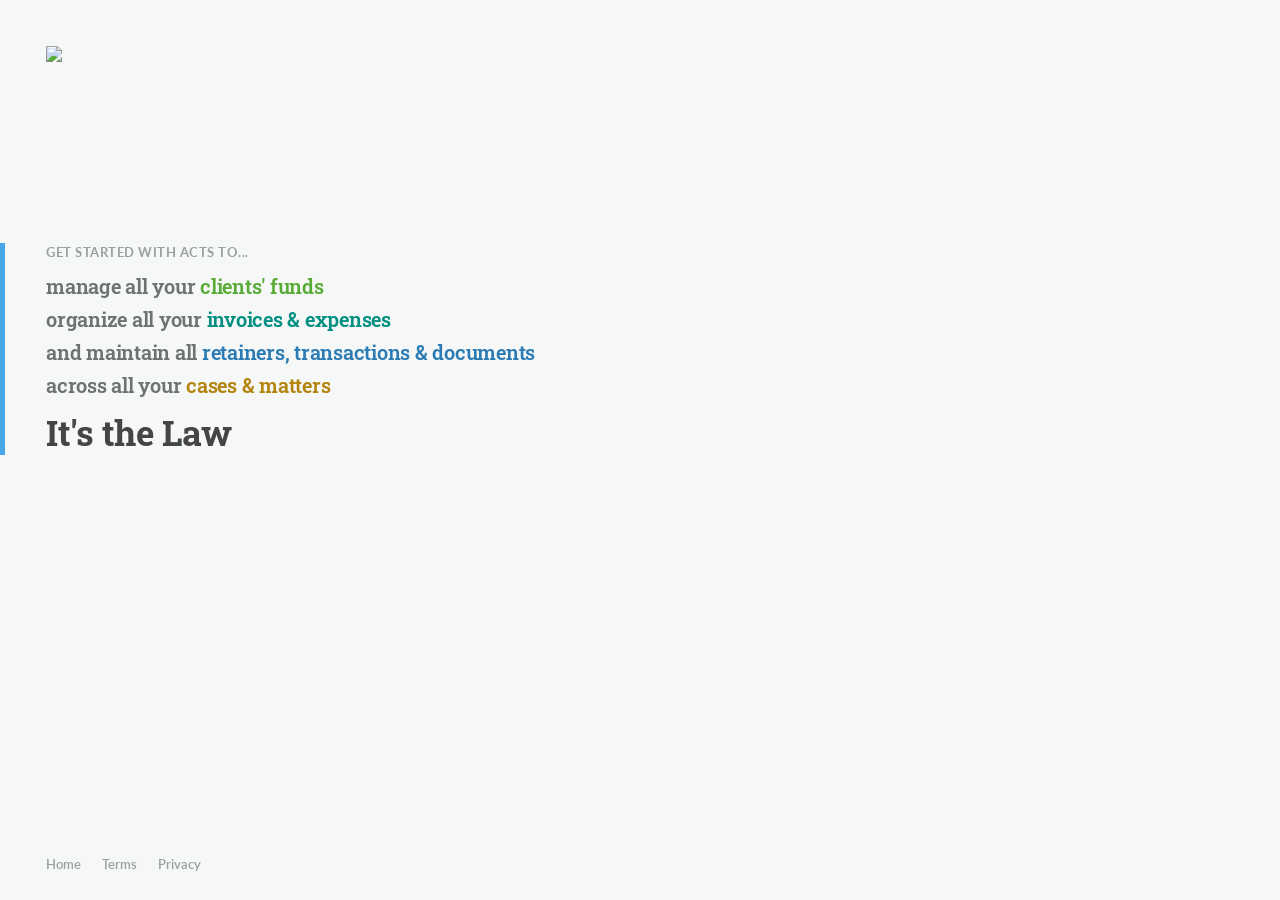
==== index.html @ 75556802 "splash site v0" ====
<!DOCTYPE html>
<html>
  <head>
    <title>ACTS Fi</title>
    <meta charset="UTF-8" />
    <meta name="description" content="Attorney Client Trustees & Services" />
    <meta
      name="keywords"
      content="financial, services, banking, attorney, client, trust, investments, financial services, fiduciary, accounting, compliance"
    />
    <meta name="author" content="ActsFi.com" />
    <meta name="viewport" content="width=device-width, initial-scale=1.0" />
    <link href="css/actsweb.css" rel="stylesheet" />
  </head>
  <body>
    <div class="main">
      <!-- remix gen content starts here -->
      <div
        id="element:0:index-out_29"
        style="
          background-color: rgb(246, 247, 247);
          display: flex;
          flex-direction: column;
          flex-grow: 1;
          flex-shrink: 1;
          max-width: 100%;
          min-height: 1px;
          position: relative;
        "
      >
        <div
          style="
            display: flex;
            flex-direction: column;
            flex-grow: 1;
            flex-shrink: 1;
            max-width: 100%;
            min-height: 1px;
            overflow-y: auto;
            position: relative;
          "
        >
          <div
            style="
              display: flex;
              flex-direction: column;
              flex-shrink: 0;
              max-width: 100%;
              min-width: 152px;
              position: relative;
            "
          >
            <div
              style="
                display: flex;
                flex-direction: column;
                flex-grow: 1;
                flex-shrink: 1;
                max-width: 100%;
                min-height: 1px;
                padding: 46px;
                position: relative;
              "
            >
              <div
                style="
                  align-items: flex-start;
                  display: flex;
                  flex-direction: column;
                  flex-shrink: 0;
                  max-width: 100%;
                  position: relative;
                "
              >
                <img
                  src="http://localhost:3001/a/acts-flows/files/acts-logo-dark@2x.png"
                  style="height: 128px; object-fit: cover"
                />
              </div>
            </div>
          </div>
          <div
            style="
              display: flex;
              flex-direction: column;
              flex-grow: 1;
              flex-shrink: 0;
              max-width: 100%;
              position: relative;
            "
          >
            <div
              style="
                display: flex;
                flex-direction: column;
                flex-grow: 1;
                flex-shrink: 0;
                max-width: 100%;
                padding-bottom: 72px;
                position: relative;
              "
            >
              <div
                style="
                  display: block;
                  flex-shrink: 0;
                  height: 23px;
                  position: relative;
                "
              ></div>
              <div
                style="
                  display: flex;
                  flex-direction: column;
                  flex-shrink: 0;
                  max-width: 640px;
                  min-width: 320px;
                  position: relative;
                  width: 100%;
                "
              >
                <div
                  style="
                    border-left: 5px solid rgb(71, 167, 232);
                    display: flex;
                    flex-direction: column;
                    flex-shrink: 0;
                    max-width: 100%;
                    padding-left: 41px;
                    position: relative;
                  "
                >
                  <span
                    style="
                      color: rgb(154, 159, 159);
                      font-family: Lato;
                      font-size: 13px;
                      font-weight: 700;
                      letter-spacing: 0.5px;
                      line-height: 19px;
                      text-transform: uppercase;
                      white-space: nowrap;
                    "
                    >Get started with acts to...</span
                  >
                  <div
                    style="
                      display: block;
                      flex-shrink: 0;
                      height: 11px;
                      position: relative;
                    "
                  ></div>
                  <span style="display: inline-block"
                    ><span
                      style="
                        color: rgb(110, 114, 113);
                        display: inline;
                        font-family: 'Roboto Slab';
                        font-size: 20px;
                        font-weight: 600;
                        letter-spacing: -0.25px;
                      "
                      >manage all your </span
                    ><span
                      style="
                        color: rgb(89, 171, 55);
                        display: inline;
                        font-family: 'Roboto Slab';
                        font-size: 20px;
                        font-weight: 600;
                        letter-spacing: -0.25px;
                      "
                    >
                      clients' funds</span
                    ></span
                  >
                  <div
                    style="
                      display: block;
                      flex-shrink: 0;
                      height: 7px;
                      position: relative;
                    "
                  ></div>
                  <span style="display: inline-block"
                    ><span
                      style="
                        color: rgb(110, 114, 113);
                        display: inline;
                        font-family: 'Roboto Slab';
                        font-size: 20px;
                        font-weight: 600;
                        letter-spacing: -0.25px;
                      "
                      >organize all your </span
                    ><span
                      style="
                        color: rgb(0, 143, 128);
                        display: inline;
                        font-family: 'Roboto Slab';
                        font-size: 20px;
                        font-weight: 600;
                        letter-spacing: -0.25px;
                      "
                      >invoices &amp; expenses</span
                    ></span
                  >
                  <div
                    style="
                      display: block;
                      flex-shrink: 0;
                      height: 7px;
                      position: relative;
                    "
                  ></div>
                  <span style="display: inline-block"
                    ><span
                      style="
                        color: rgb(110, 114, 113);
                        display: inline;
                        font-family: 'Roboto Slab';
                        font-size: 20px;
                        font-weight: 600;
                        letter-spacing: -0.25px;
                      "
                      >and maintain all </span
                    ><span
                      style="
                        color: rgb(43, 124, 180);
                        display: inline;
                        font-family: 'Roboto Slab';
                        font-size: 20px;
                        font-weight: 600;
                        letter-spacing: -0.25px;
                      "
                      >retainers, transactions &amp; documents</span
                    ></span
                  >
                  <div
                    style="
                      display: block;
                      flex-shrink: 0;
                      height: 7px;
                      position: relative;
                    "
                  ></div>
                  <span style="display: inline-block"
                    ><span
                      style="
                        color: rgb(110, 114, 113);
                        display: inline;
                        font-family: 'Roboto Slab';
                        font-size: 20px;
                        font-weight: 600;
                        letter-spacing: -0.25px;
                      "
                      >across all your </span
                    ><span
                      style="
                        color: rgb(179, 132, 12);
                        display: inline;
                        font-family: 'Roboto Slab';
                        font-size: 20px;
                        font-weight: 600;
                        letter-spacing: -0.25px;
                      "
                      >cases &amp; matters</span
                    ></span
                  >
                  <div
                    style="
                      display: block;
                      flex-shrink: 0;
                      height: 11px;
                      position: relative;
                    "
                  ></div>
                  <span
                    style="
                      color: rgb(68, 70, 70);
                      display: block;
                      font-family: 'Roboto Slab';
                      font-size: 35px;
                      font-weight: 700;
                      letter-spacing: -0.5px;
                    "
                    >It's the Law</span
                  >
                </div>
                <div
                  style="
                    display: block;
                    flex-shrink: 0;
                    height: 23px;
                    position: relative;
                  "
                ></div>
              </div>
              <div
                style="
                  display: block;
                  flex-shrink: 0;
                  height: 23px;
                  position: relative;
                "
              ></div>
              <div
                style="
                  bottom: 0px;
                  display: flex;
                  flex-direction: column;
                  flex-shrink: 0;
                  left: 0px;
                  max-width: 100%;
                  position: absolute;
                  right: 0px;
                  z-index: 1;
                "
              >
                <div
                  style="
                    display: flex;
                    flex-direction: column;
                    flex-shrink: 0;
                    max-width: 640px;
                    min-width: 320px;
                    position: relative;
                    width: 100%;
                  "
                >
                  <div
                    style="
                      display: flex;
                      flex-direction: column;
                      flex-shrink: 0;
                      max-width: 100%;
                      padding: 11px 23px 11px 46px;
                      position: relative;
                    "
                  >
                    <div
                      style="
                        align-items: center;
                        display: flex;
                        flex-direction: row;
                        flex-shrink: 0;
                        margin-left: -7px;
                        position: relative;
                      "
                    >
                      <a
                        href="index.html"
                        style="
                          align-items: center;
                          background-color: rgba(255, 255, 255, 0);
                          border-radius: 3px;
                          border-style: solid;
                          border-width: 0px;
                          display: flex;
                          flex-direction: row;
                          flex-shrink: 0;
                          height: 27px;
                          justify-content: center;
                          padding: 7px;
                        "
                        ><span
                          style="
                            color: rgb(154, 159, 159);
                            font-family: Lato;
                            font-size: 13px;
                            font-weight: 600;
                            line-height: 19px;
                            text-decoration-line: none;
                          "
                          >Home</span
                        ></a
                      >
                      <div
                        style="
                          display: block;
                          flex-shrink: 0;
                          position: relative;
                          width: 7px;
                        "
                      ></div>
                      <a
                        href="terms.html"
                        style="
                          align-items: center;
                          background-color: rgba(255, 255, 255, 0);
                          border-radius: 3px;
                          border-style: solid;
                          border-width: 0px;
                          display: flex;
                          flex-direction: row;
                          flex-shrink: 0;
                          height: 27px;
                          justify-content: center;
                          padding: 7px;
                        "
                        ><span
                          style="
                            color: rgb(154, 159, 159);
                            font-family: Lato;
                            font-size: 13px;
                            font-weight: 600;
                            line-height: 19px;
                            text-decoration-line: none;
                          "
                          >Terms</span
                        ></a
                      >
                      <div
                        style="
                          display: block;
                          flex-shrink: 0;
                          position: relative;
                          width: 7px;
                        "
                      ></div>
                      <a
                        href="privacy.html"
                        style="
                          align-items: center;
                          background-color: rgba(255, 255, 255, 0);
                          border-radius: 3px;
                          border-style: solid;
                          border-width: 0px;
                          display: flex;
                          flex-direction: row;
                          flex-shrink: 0;
                          height: 27px;
                          justify-content: center;
                          padding: 7px;
                        "
                        ><span
                          style="
                            color: rgb(154, 159, 159);
                            font-family: Lato;
                            font-size: 13px;
                            font-weight: 600;
                            line-height: 19px;
                            text-decoration-line: none;
                          "
                          >Privacy</span
                        ></a
                      >
                    </div>
                  </div>
                </div>
                <div
                  style="
                    display: block;
                    flex-shrink: 0;
                    height: 11px;
                    position: relative;
                  "
                ></div>
              </div>
            </div>
          </div>
        </div>
      </div>
      <!-- remix gen content ends here -->
    </div>
  </body>
</html>
---- css/actsweb.css ----
@import url("reset.css");
@import url("https://fonts.googleapis.com/css2?family=Lato:ital,wght@0,100;0,300;0,400;0,700;0,900;1,100;1,300;1,400;1,700;1,900&family=Roboto+Slab:wght@100..900&display=swap");

:root {
  /* Fonts */
  --font-body: "Lato", Roboto, "Helvetica Neue", Arial, sans-serif;
  --font-title: "Roboto Slab", serif;

  /* Colours */
  --text-color: #454a49;
  --heading-color: #717675;
  --light-text-color: #707682;
  --link-color: #2188cd;
  --link-color-alt: #0d8c7d;
  --page-background: white;
  --element-background: #f4f6f5;
  --accent-color: var(--link-color-alt);
  --invalid-color: #cd6047;
}

body {
  font: var(--font-body);
  color: var(--text-color);
  background: var(--element-background);
}

.main {
  display: flex;
  flex-direction: column;
  min-height: 100dvh;
}
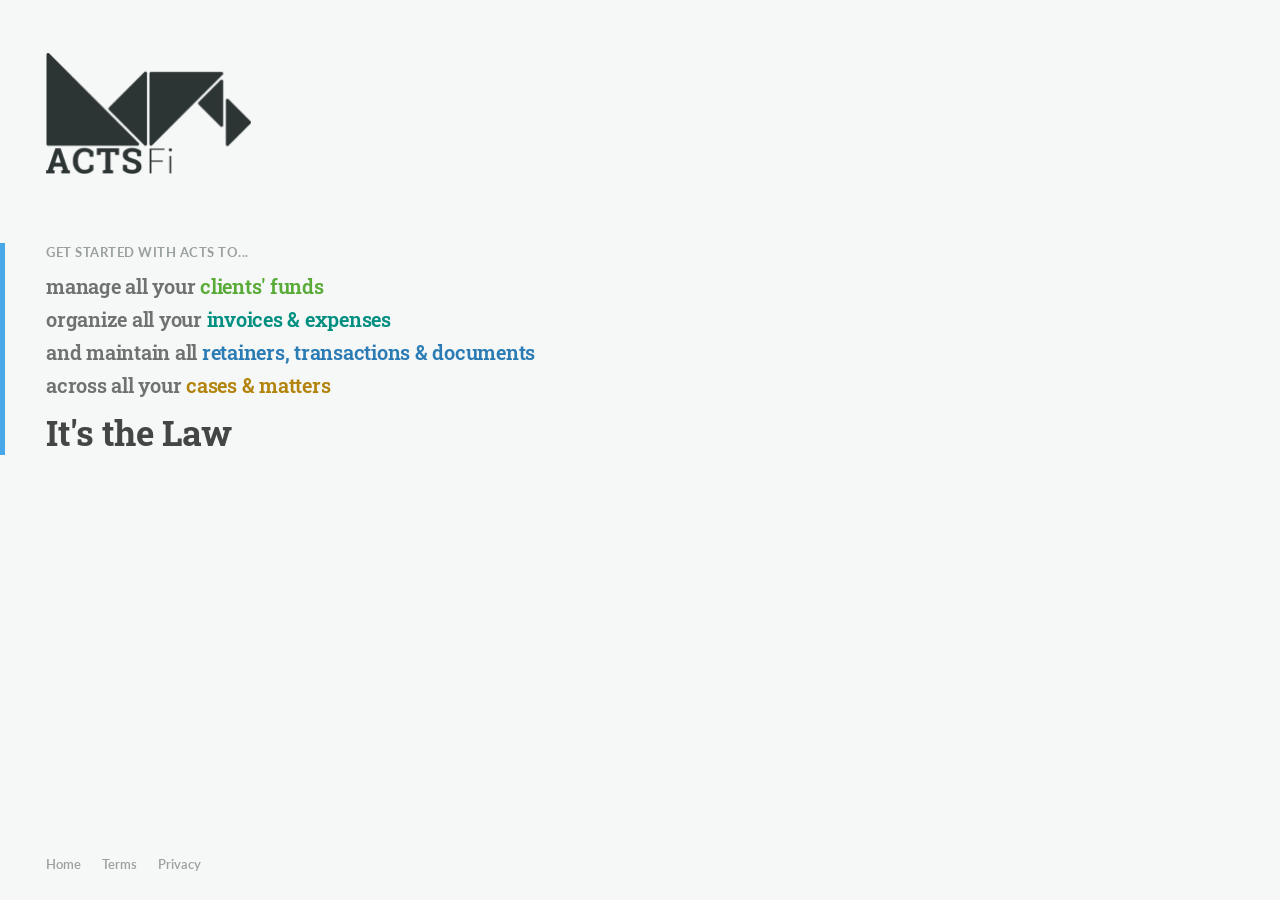
==== commit 8d921dac: "oops missed the image logo" ====
--- a/index.html
+++ b/index.html
@@ -73,7 +73,7 @@
                 "
               >
                 <img
-                  src="http://localhost:3001/a/acts-flows/files/acts-logo-dark@2x.png"
+                  src="images/acts-logo-dark@2x.png"
                   style="height: 128px; object-fit: cover"
                 />
               </div>
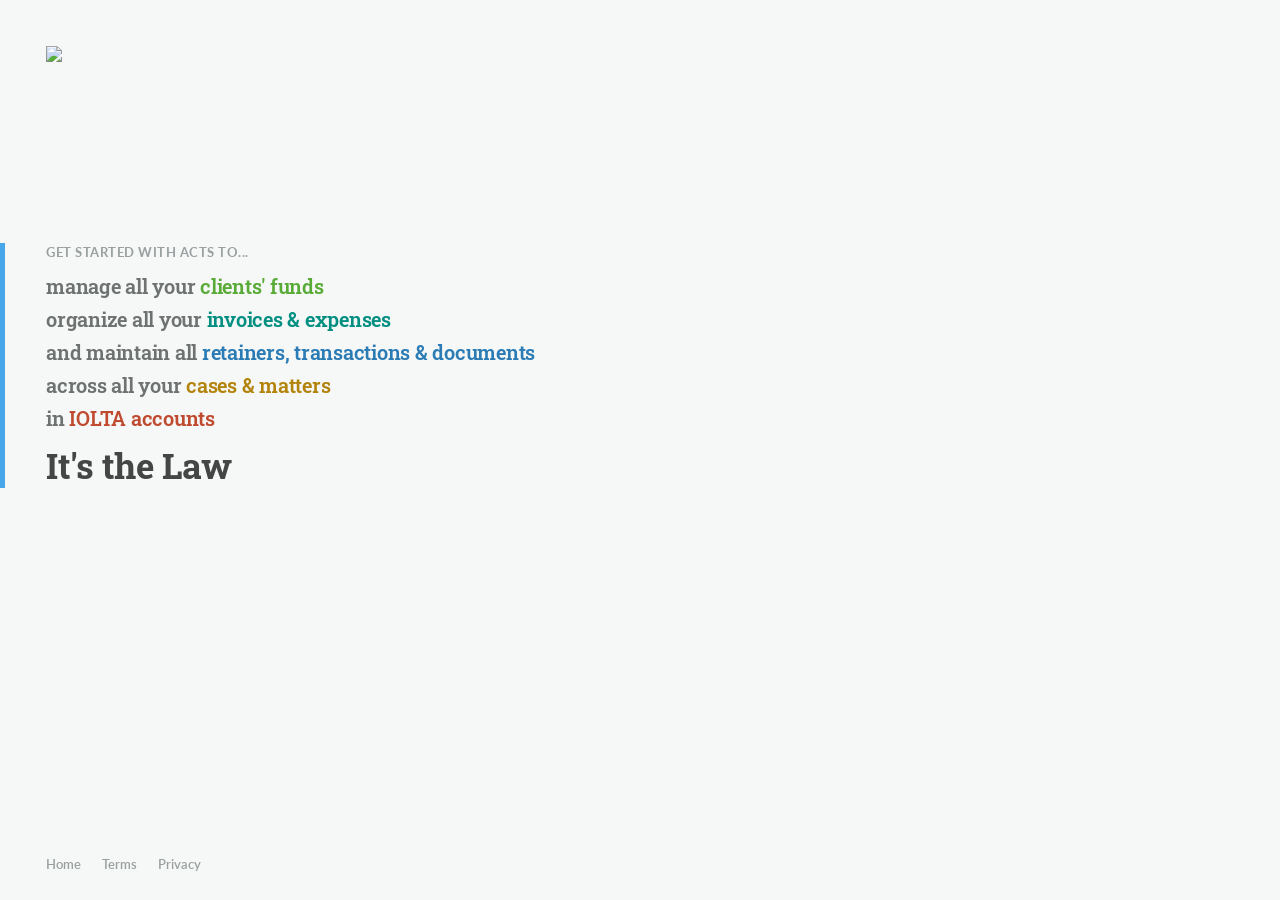
==== commit d8ca2e66: "adding a line about IOLTA" ====
--- a/index.html
+++ b/index.html
@@ -73,7 +73,7 @@
                 "
               >
                 <img
-                  src="images/acts-logo-dark@2x.png"
+                  src="http://localhost:3001/a/acts-flows/files/acts-logo-dark@2x.png"
                   style="height: 128px; object-fit: cover"
                 />
               </div>
@@ -266,6 +266,37 @@
                         letter-spacing: -0.25px;
                       "
                       >cases &amp; matters</span
+                    ></span
+                  >
+                  <div
+                    style="
+                      display: block;
+                      flex-shrink: 0;
+                      height: 7px;
+                      position: relative;
+                    "
+                  ></div>
+                  <span style="display: inline-block"
+                    ><span
+                      style="
+                        color: rgb(110, 114, 113);
+                        display: inline;
+                        font-family: 'Roboto Slab';
+                        font-size: 20px;
+                        font-weight: 600;
+                        letter-spacing: -0.25px;
+                      "
+                      >in </span
+                    ><span
+                      style="
+                        color: rgb(192, 74, 47);
+                        display: inline;
+                        font-family: 'Roboto Slab';
+                        font-size: 20px;
+                        font-weight: 600;
+                        letter-spacing: -0.25px;
+                      "
+                      >IOLTA accounts</span
                     ></span
                   >
                   <div
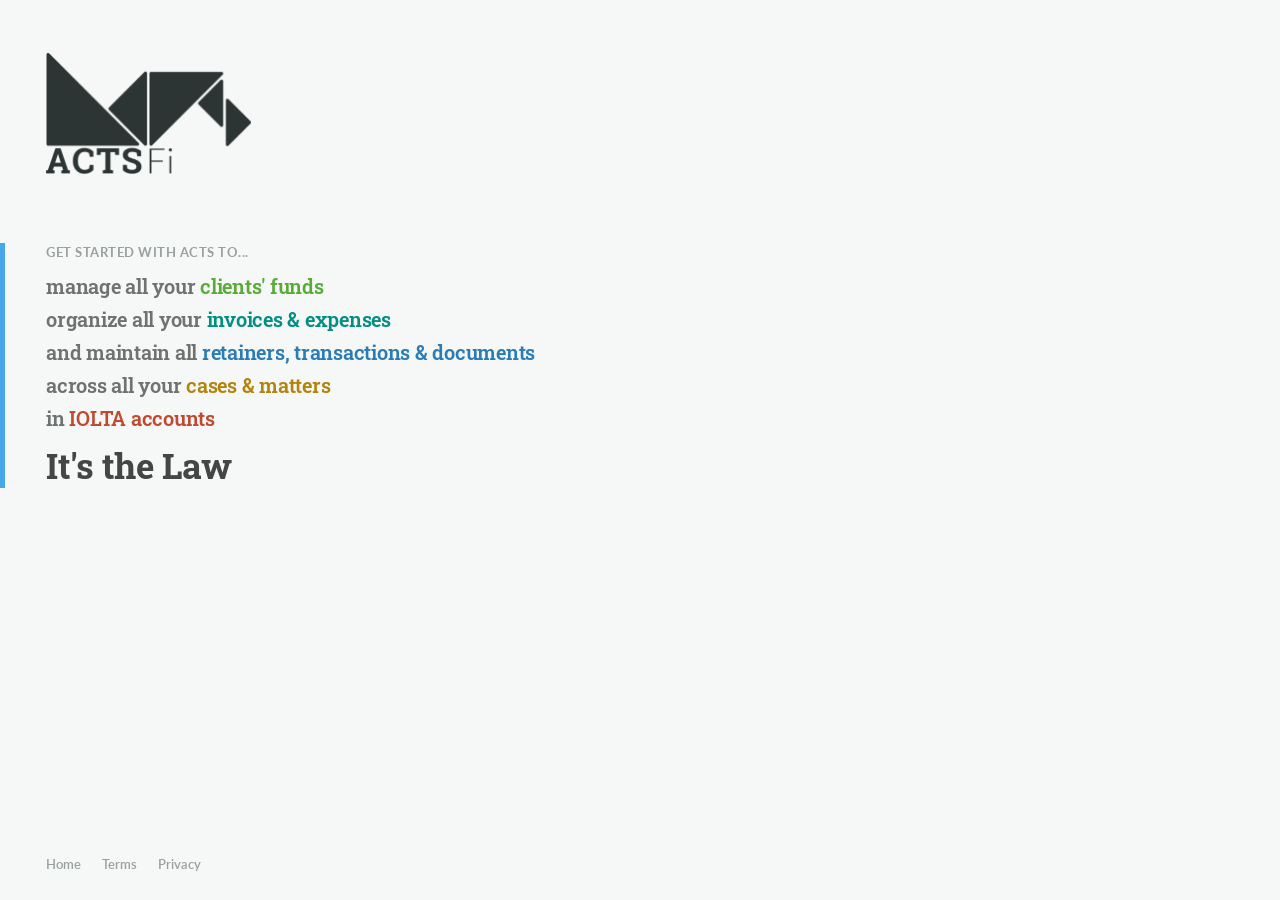
==== commit c4a6a9c3: "goofed on the image link" ====
--- a/index.html
+++ b/index.html
@@ -73,7 +73,7 @@
                 "
               >
                 <img
-                  src="http://localhost:3001/a/acts-flows/files/acts-logo-dark@2x.png"
+                  src="images/acts-logo-dark@2x.png"
                   style="height: 128px; object-fit: cover"
                 />
               </div>
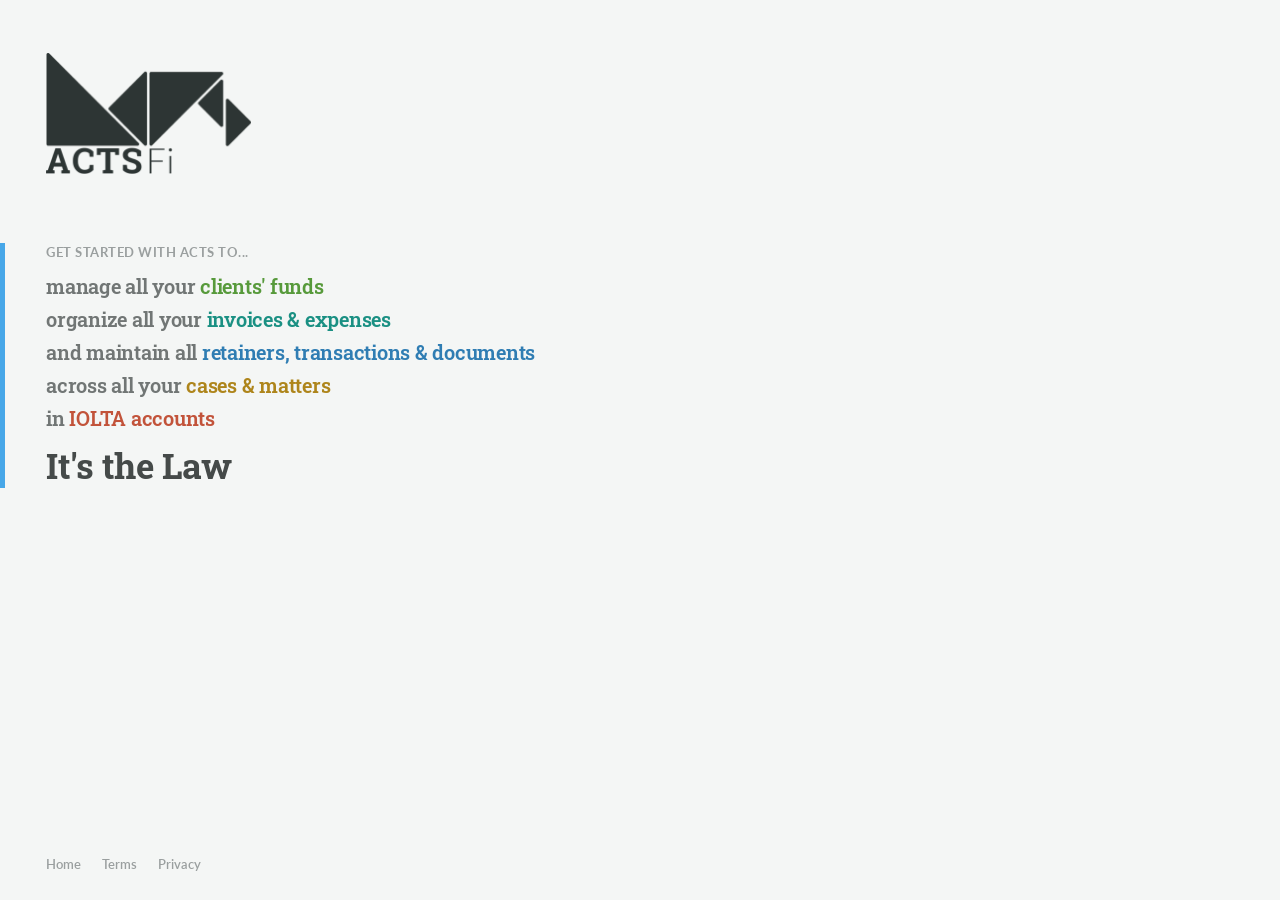
==== commit 7cb1a1e2: "some missing right padding" ====
--- a/index.html
+++ b/index.html
@@ -18,7 +18,7 @@
       <div
         id="element:0:index-out_29"
         style="
-          background-color: rgb(246, 247, 247);
+          background-color: rgb(244, 246, 245);
           display: flex;
           flex-direction: column;
           flex-grow: 1;
@@ -126,7 +126,7 @@
                     flex-direction: column;
                     flex-shrink: 0;
                     max-width: 100%;
-                    padding-left: 41px;
+                    padding: 0px 23px 0px 41px;
                     position: relative;
                   "
                 >
@@ -154,7 +154,7 @@
                   <span style="display: inline-block"
                     ><span
                       style="
-                        color: rgb(110, 114, 113);
+                        color: rgb(113, 118, 117);
                         display: inline;
                         font-family: 'Roboto Slab';
                         font-size: 20px;
@@ -164,7 +164,7 @@
                       >manage all your </span
                     ><span
                       style="
-                        color: rgb(89, 171, 55);
+                        color: rgb(87, 154, 59);
                         display: inline;
                         font-family: 'Roboto Slab';
                         font-size: 20px;
@@ -186,7 +186,7 @@
                   <span style="display: inline-block"
                     ><span
                       style="
-                        color: rgb(110, 114, 113);
+                        color: rgb(113, 118, 117);
                         display: inline;
                         font-family: 'Roboto Slab';
                         font-size: 20px;
@@ -196,7 +196,7 @@
                       >organize all your </span
                     ><span
                       style="
-                        color: rgb(0, 143, 128);
+                        color: rgb(26, 144, 131);
                         display: inline;
                         font-family: 'Roboto Slab';
                         font-size: 20px;
@@ -217,7 +217,7 @@
                   <span style="display: inline-block"
                     ><span
                       style="
-                        color: rgb(110, 114, 113);
+                        color: rgb(113, 118, 117);
                         display: inline;
                         font-family: 'Roboto Slab';
                         font-size: 20px;
@@ -227,7 +227,7 @@
                       >and maintain all </span
                     ><span
                       style="
-                        color: rgb(43, 124, 180);
+                        color: rgb(47, 125, 179);
                         display: inline;
                         font-family: 'Roboto Slab';
                         font-size: 20px;
@@ -248,7 +248,7 @@
                   <span style="display: inline-block"
                     ><span
                       style="
-                        color: rgb(110, 114, 113);
+                        color: rgb(113, 118, 117);
                         display: inline;
                         font-family: 'Roboto Slab';
                         font-size: 20px;
@@ -258,7 +258,7 @@
                       >across all your </span
                     ><span
                       style="
-                        color: rgb(179, 132, 12);
+                        color: rgb(174, 133, 27);
                         display: inline;
                         font-family: 'Roboto Slab';
                         font-size: 20px;
@@ -279,7 +279,7 @@
                   <span style="display: inline-block"
                     ><span
                       style="
-                        color: rgb(110, 114, 113);
+                        color: rgb(113, 118, 117);
                         display: inline;
                         font-family: 'Roboto Slab';
                         font-size: 20px;
@@ -289,7 +289,7 @@
                       >in </span
                     ><span
                       style="
-                        color: rgb(192, 74, 47);
+                        color: rgb(194, 83, 58);
                         display: inline;
                         font-family: 'Roboto Slab';
                         font-size: 20px;
@@ -309,7 +309,7 @@
                   ></div>
                   <span
                     style="
-                      color: rgb(68, 70, 70);
+                      color: rgb(69, 74, 73);
                       display: block;
                       font-family: 'Roboto Slab';
                       font-size: 35px;
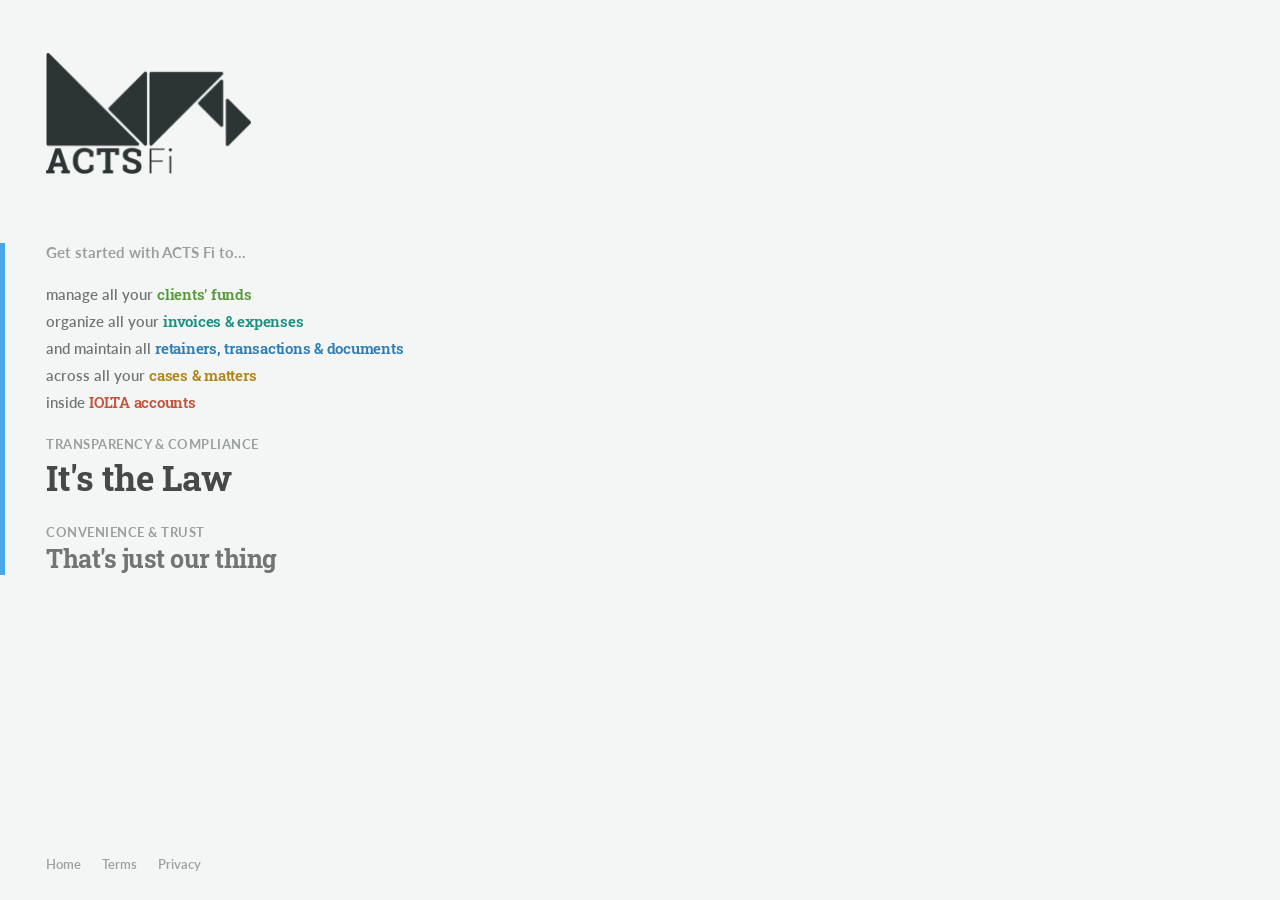
==== commit e6515569: "new copy" ====
--- a/index.html
+++ b/index.html
@@ -16,7 +16,6 @@
     <div class="main">
       <!-- remix gen content starts here -->
       <div
-        id="element:0:index-out_29"
         style="
           background-color: rgb(244, 246, 245);
           display: flex;
@@ -134,20 +133,16 @@
                     style="
                       color: rgb(154, 159, 159);
                       font-family: Lato;
-                      font-size: 13px;
+                      font-size: 15px;
                       font-weight: 700;
-                      letter-spacing: 0.5px;
-                      line-height: 19px;
-                      text-transform: uppercase;
-                      white-space: nowrap;
-                    "
-                    >Get started with acts to...</span
+                    "
+                    >Get started with ACTS Fi to...</span
                   >
                   <div
                     style="
                       display: block;
                       flex-shrink: 0;
-                      height: 11px;
+                      height: 23px;
                       position: relative;
                     "
                   ></div>
@@ -156,10 +151,9 @@
                       style="
                         color: rgb(113, 118, 117);
                         display: inline;
-                        font-family: 'Roboto Slab';
-                        font-size: 20px;
-                        font-weight: 600;
-                        letter-spacing: -0.25px;
+                        font-family: Lato;
+                        font-size: 15px;
+                        font-weight: 600;
                       "
                       >manage all your </span
                     ><span
@@ -167,7 +161,7 @@
                         color: rgb(87, 154, 59);
                         display: inline;
                         font-family: 'Roboto Slab';
-                        font-size: 20px;
+                        font-size: 15px;
                         font-weight: 600;
                         letter-spacing: -0.25px;
                       "
@@ -188,10 +182,9 @@
                       style="
                         color: rgb(113, 118, 117);
                         display: inline;
-                        font-family: 'Roboto Slab';
-                        font-size: 20px;
-                        font-weight: 600;
-                        letter-spacing: -0.25px;
+                        font-family: Lato;
+                        font-size: 15px;
+                        font-weight: 600;
                       "
                       >organize all your </span
                     ><span
@@ -199,7 +192,7 @@
                         color: rgb(26, 144, 131);
                         display: inline;
                         font-family: 'Roboto Slab';
-                        font-size: 20px;
+                        font-size: 15px;
                         font-weight: 600;
                         letter-spacing: -0.25px;
                       "
@@ -219,10 +212,9 @@
                       style="
                         color: rgb(113, 118, 117);
                         display: inline;
-                        font-family: 'Roboto Slab';
-                        font-size: 20px;
-                        font-weight: 600;
-                        letter-spacing: -0.25px;
+                        font-family: Lato;
+                        font-size: 15px;
+                        font-weight: 600;
                       "
                       >and maintain all </span
                     ><span
@@ -230,7 +222,7 @@
                         color: rgb(47, 125, 179);
                         display: inline;
                         font-family: 'Roboto Slab';
-                        font-size: 20px;
+                        font-size: 15px;
                         font-weight: 600;
                         letter-spacing: -0.25px;
                       "
@@ -250,10 +242,9 @@
                       style="
                         color: rgb(113, 118, 117);
                         display: inline;
-                        font-family: 'Roboto Slab';
-                        font-size: 20px;
-                        font-weight: 600;
-                        letter-spacing: -0.25px;
+                        font-family: Lato;
+                        font-size: 15px;
+                        font-weight: 600;
                       "
                       >across all your </span
                     ><span
@@ -261,7 +252,7 @@
                         color: rgb(174, 133, 27);
                         display: inline;
                         font-family: 'Roboto Slab';
-                        font-size: 20px;
+                        font-size: 15px;
                         font-weight: 600;
                         letter-spacing: -0.25px;
                       "
@@ -281,18 +272,17 @@
                       style="
                         color: rgb(113, 118, 117);
                         display: inline;
-                        font-family: 'Roboto Slab';
-                        font-size: 20px;
-                        font-weight: 600;
-                        letter-spacing: -0.25px;
-                      "
-                      >in </span
+                        font-family: Lato;
+                        font-size: 15px;
+                        font-weight: 600;
+                      "
+                      >inside </span
                     ><span
                       style="
                         color: rgb(194, 83, 58);
                         display: inline;
                         font-family: 'Roboto Slab';
-                        font-size: 20px;
+                        font-size: 15px;
                         font-weight: 600;
                         letter-spacing: -0.25px;
                       "
@@ -301,23 +291,86 @@
                   >
                   <div
                     style="
-                      display: block;
-                      flex-shrink: 0;
-                      height: 11px;
-                      position: relative;
-                    "
-                  ></div>
-                  <span
-                    style="
-                      color: rgb(69, 74, 73);
-                      display: block;
-                      font-family: 'Roboto Slab';
-                      font-size: 35px;
-                      font-weight: 700;
-                      letter-spacing: -0.5px;
-                    "
-                    >It's the Law</span
-                  >
+                      display: flex;
+                      flex-direction: column;
+                      flex-shrink: 0;
+                      max-width: 100%;
+                      position: relative;
+                    "
+                  >
+                    <div
+                      style="
+                        display: block;
+                        flex-shrink: 0;
+                        height: 23px;
+                        position: relative;
+                      "
+                    ></div>
+                    <span
+                      style="
+                        color: rgb(154, 159, 159);
+                        font-family: Lato;
+                        font-size: 13px;
+                        font-weight: 700;
+                        letter-spacing: 0.5px;
+                        line-height: 19px;
+                        text-transform: uppercase;
+                        white-space: nowrap;
+                      "
+                      >transparency &amp; compliance</span
+                    ><span
+                      style="
+                        color: rgb(69, 74, 73);
+                        display: block;
+                        font-family: 'Roboto Slab';
+                        font-size: 35px;
+                        font-weight: 700;
+                        letter-spacing: -0.5px;
+                      "
+                      >It's the Law</span
+                    >
+                  </div>
+                  <div
+                    style="
+                      display: flex;
+                      flex-direction: column;
+                      flex-shrink: 0;
+                      max-width: 100%;
+                      position: relative;
+                    "
+                  >
+                    <div
+                      style="
+                        display: block;
+                        flex-shrink: 0;
+                        height: 23px;
+                        position: relative;
+                      "
+                    ></div>
+                    <span
+                      style="
+                        color: rgb(154, 159, 159);
+                        font-family: Lato;
+                        font-size: 13px;
+                        font-weight: 700;
+                        letter-spacing: 0.5px;
+                        line-height: 19px;
+                        text-transform: uppercase;
+                        white-space: nowrap;
+                      "
+                      >convenience &amp; trust</span
+                    ><span
+                      style="
+                        color: rgb(113, 118, 117);
+                        display: block;
+                        font-family: 'Roboto Slab';
+                        font-size: 25px;
+                        font-weight: 700;
+                        letter-spacing: -0.5px;
+                      "
+                      >That's just our thing</span
+                    >
+                  </div>
                 </div>
                 <div
                   style="
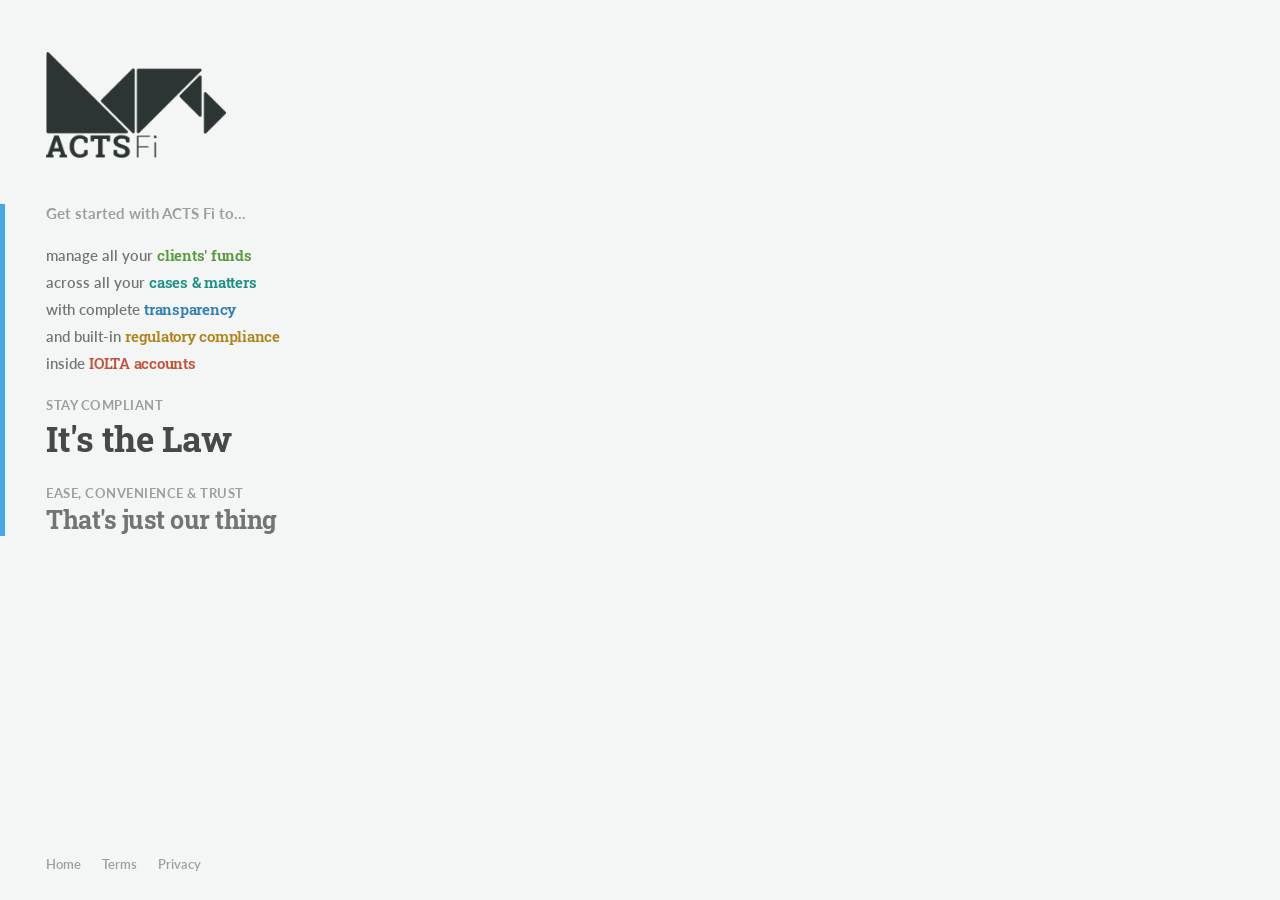
==== commit 71dce732: "copy edits per George" ====
--- a/index.html
+++ b/index.html
@@ -16,6 +16,7 @@
     <div class="main">
       <!-- remix gen content starts here -->
       <div
+        id="element:0:index-out_29"
         style="
           background-color: rgb(244, 246, 245);
           display: flex;
@@ -73,7 +74,7 @@
               >
                 <img
                   src="images/acts-logo-dark@2x.png"
-                  style="height: 128px; object-fit: cover"
+                  style="height: 112px; object-fit: cover"
                 />
               </div>
             </div>
@@ -101,14 +102,6 @@
             >
               <div
                 style="
-                  display: block;
-                  flex-shrink: 0;
-                  height: 23px;
-                  position: relative;
-                "
-              ></div>
-              <div
-                style="
                   display: flex;
                   flex-direction: column;
                   flex-shrink: 0;
@@ -186,7 +179,7 @@
                         font-size: 15px;
                         font-weight: 600;
                       "
-                      >organize all your </span
+                      >across all your </span
                     ><span
                       style="
                         color: rgb(26, 144, 131);
@@ -196,7 +189,7 @@
                         font-weight: 600;
                         letter-spacing: -0.25px;
                       "
-                      >invoices &amp; expenses</span
+                      >cases &amp; matters</span
                     ></span
                   >
                   <div
@@ -216,7 +209,7 @@
                         font-size: 15px;
                         font-weight: 600;
                       "
-                      >and maintain all </span
+                      >with complete </span
                     ><span
                       style="
                         color: rgb(47, 125, 179);
@@ -226,7 +219,7 @@
                         font-weight: 600;
                         letter-spacing: -0.25px;
                       "
-                      >retainers, transactions &amp; documents</span
+                      >transparency</span
                     ></span
                   >
                   <div
@@ -246,7 +239,7 @@
                         font-size: 15px;
                         font-weight: 600;
                       "
-                      >across all your </span
+                      >and built-in </span
                     ><span
                       style="
                         color: rgb(174, 133, 27);
@@ -256,7 +249,7 @@
                         font-weight: 600;
                         letter-spacing: -0.25px;
                       "
-                      >cases &amp; matters</span
+                      >regulatory compliance</span
                     ></span
                   >
                   <div
@@ -317,7 +310,7 @@
                         text-transform: uppercase;
                         white-space: nowrap;
                       "
-                      >transparency &amp; compliance</span
+                      >stay compliant</span
                     ><span
                       style="
                         color: rgb(69, 74, 73);
@@ -358,7 +351,7 @@
                         text-transform: uppercase;
                         white-space: nowrap;
                       "
-                      >convenience &amp; trust</span
+                      >ease, convenience &amp; trust</span
                     ><span
                       style="
                         color: rgb(113, 118, 117);
@@ -381,14 +374,6 @@
                   "
                 ></div>
               </div>
-              <div
-                style="
-                  display: block;
-                  flex-shrink: 0;
-                  height: 23px;
-                  position: relative;
-                "
-              ></div>
               <div
                 style="
                   bottom: 0px;
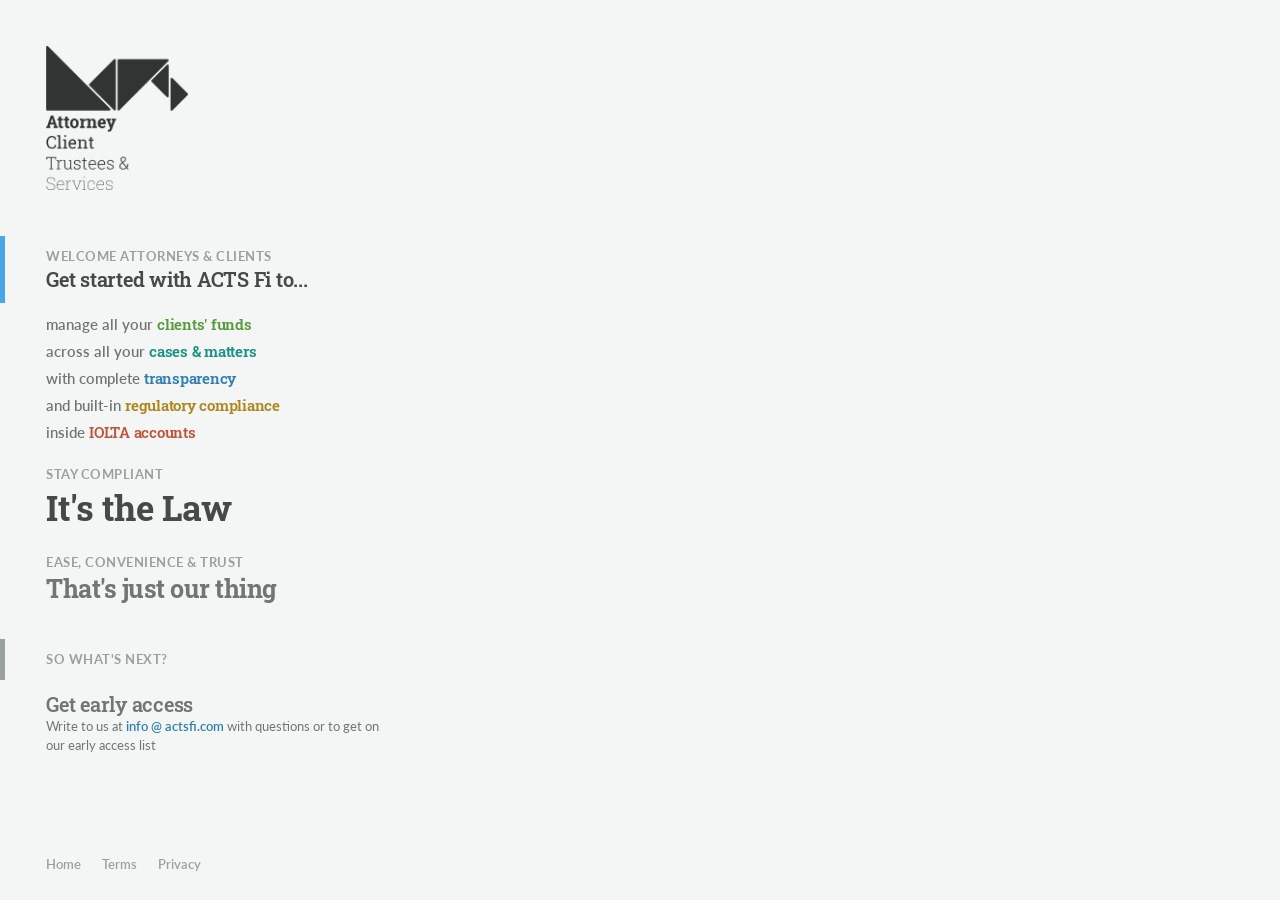
==== commit 1b3d71a2: "logo change" ====
--- a/index.html
+++ b/index.html
@@ -16,7 +16,6 @@
     <div class="main">
       <!-- remix gen content starts here -->
       <div
-        id="element:0:index-out_29"
         style="
           background-color: rgb(244, 246, 245);
           display: flex;
@@ -72,10 +71,13 @@
                   position: relative;
                 "
               >
-                <img
-                  src="images/acts-logo-dark@2x.png"
-                  style="height: 112px; object-fit: cover"
-                />
+                <a
+                  href="index.html"
+                  style="cursor: pointer; display: inline-block; flex-shrink: 0"
+                  ><img
+                    src="images/acts-logo-dark-full.png"
+                    style="height: 144px; object-fit: cover"
+                /></a>
               </div>
             </div>
           </div>
@@ -118,7 +120,7 @@
                     flex-direction: column;
                     flex-shrink: 0;
                     max-width: 100%;
-                    padding: 0px 23px 0px 41px;
+                    padding: 11px 23px 11px 41px;
                     position: relative;
                   "
                 >
@@ -126,162 +128,36 @@
                     style="
                       color: rgb(154, 159, 159);
                       font-family: Lato;
-                      font-size: 15px;
+                      font-size: 13px;
                       font-weight: 700;
+                      letter-spacing: 0.5px;
+                      line-height: 19px;
+                      text-transform: uppercase;
+                      white-space: nowrap;
+                    "
+                    >Welcome attorneys &amp; clients</span
+                  ><span
+                    style="
+                      color: rgb(69, 74, 73);
+                      display: block;
+                      font-family: 'Roboto Slab';
+                      font-size: 20px;
+                      font-weight: 600;
+                      letter-spacing: -0.25px;
                     "
                     >Get started with ACTS Fi to...</span
                   >
-                  <div
-                    style="
-                      display: block;
-                      flex-shrink: 0;
-                      height: 23px;
-                      position: relative;
-                    "
-                  ></div>
-                  <span style="display: inline-block"
-                    ><span
-                      style="
-                        color: rgb(113, 118, 117);
-                        display: inline;
-                        font-family: Lato;
-                        font-size: 15px;
-                        font-weight: 600;
-                      "
-                      >manage all your </span
-                    ><span
-                      style="
-                        color: rgb(87, 154, 59);
-                        display: inline;
-                        font-family: 'Roboto Slab';
-                        font-size: 15px;
-                        font-weight: 600;
-                        letter-spacing: -0.25px;
-                      "
-                    >
-                      clients' funds</span
-                    ></span
-                  >
-                  <div
-                    style="
-                      display: block;
-                      flex-shrink: 0;
-                      height: 7px;
-                      position: relative;
-                    "
-                  ></div>
-                  <span style="display: inline-block"
-                    ><span
-                      style="
-                        color: rgb(113, 118, 117);
-                        display: inline;
-                        font-family: Lato;
-                        font-size: 15px;
-                        font-weight: 600;
-                      "
-                      >across all your </span
-                    ><span
-                      style="
-                        color: rgb(26, 144, 131);
-                        display: inline;
-                        font-family: 'Roboto Slab';
-                        font-size: 15px;
-                        font-weight: 600;
-                        letter-spacing: -0.25px;
-                      "
-                      >cases &amp; matters</span
-                    ></span
-                  >
-                  <div
-                    style="
-                      display: block;
-                      flex-shrink: 0;
-                      height: 7px;
-                      position: relative;
-                    "
-                  ></div>
-                  <span style="display: inline-block"
-                    ><span
-                      style="
-                        color: rgb(113, 118, 117);
-                        display: inline;
-                        font-family: Lato;
-                        font-size: 15px;
-                        font-weight: 600;
-                      "
-                      >with complete </span
-                    ><span
-                      style="
-                        color: rgb(47, 125, 179);
-                        display: inline;
-                        font-family: 'Roboto Slab';
-                        font-size: 15px;
-                        font-weight: 600;
-                        letter-spacing: -0.25px;
-                      "
-                      >transparency</span
-                    ></span
-                  >
-                  <div
-                    style="
-                      display: block;
-                      flex-shrink: 0;
-                      height: 7px;
-                      position: relative;
-                    "
-                  ></div>
-                  <span style="display: inline-block"
-                    ><span
-                      style="
-                        color: rgb(113, 118, 117);
-                        display: inline;
-                        font-family: Lato;
-                        font-size: 15px;
-                        font-weight: 600;
-                      "
-                      >and built-in </span
-                    ><span
-                      style="
-                        color: rgb(174, 133, 27);
-                        display: inline;
-                        font-family: 'Roboto Slab';
-                        font-size: 15px;
-                        font-weight: 600;
-                        letter-spacing: -0.25px;
-                      "
-                      >regulatory compliance</span
-                    ></span
-                  >
-                  <div
-                    style="
-                      display: block;
-                      flex-shrink: 0;
-                      height: 7px;
-                      position: relative;
-                    "
-                  ></div>
-                  <span style="display: inline-block"
-                    ><span
-                      style="
-                        color: rgb(113, 118, 117);
-                        display: inline;
-                        font-family: Lato;
-                        font-size: 15px;
-                        font-weight: 600;
-                      "
-                      >inside </span
-                    ><span
-                      style="
-                        color: rgb(194, 83, 58);
-                        display: inline;
-                        font-family: 'Roboto Slab';
-                        font-size: 15px;
-                        font-weight: 600;
-                        letter-spacing: -0.25px;
-                      "
-                      >IOLTA accounts</span
-                    ></span
-                  >
+                </div>
+                <div
+                  style="
+                    display: flex;
+                    flex-direction: column;
+                    flex-shrink: 0;
+                    max-width: 100%;
+                    padding: 11px 23px 11px 46px;
+                    position: relative;
+                  "
+                >
                   <div
                     style="
                       display: flex;
@@ -291,38 +167,288 @@
                       position: relative;
                     "
                   >
+                    <span style="display: inline-block"
+                      ><span
+                        style="
+                          color: rgb(113, 118, 117);
+                          display: inline;
+                          font-family: Lato;
+                          font-size: 15px;
+                          font-weight: 600;
+                        "
+                        >manage all your </span
+                      ><span
+                        style="
+                          color: rgb(87, 154, 59);
+                          display: inline;
+                          font-family: 'Roboto Slab';
+                          font-size: 15px;
+                          font-weight: 600;
+                          letter-spacing: -0.25px;
+                        "
+                      >
+                        clients' funds</span
+                      ></span
+                    >
                     <div
                       style="
                         display: block;
                         flex-shrink: 0;
-                        height: 23px;
+                        height: 7px;
                         position: relative;
                       "
                     ></div>
-                    <span
-                      style="
-                        color: rgb(154, 159, 159);
-                        font-family: Lato;
-                        font-size: 13px;
-                        font-weight: 700;
-                        letter-spacing: 0.5px;
-                        line-height: 19px;
-                        text-transform: uppercase;
-                        white-space: nowrap;
-                      "
-                      >stay compliant</span
-                    ><span
-                      style="
-                        color: rgb(69, 74, 73);
+                    <span style="display: inline-block"
+                      ><span
+                        style="
+                          color: rgb(113, 118, 117);
+                          display: inline;
+                          font-family: Lato;
+                          font-size: 15px;
+                          font-weight: 600;
+                        "
+                        >across all your </span
+                      ><span
+                        style="
+                          color: rgb(26, 144, 131);
+                          display: inline;
+                          font-family: 'Roboto Slab';
+                          font-size: 15px;
+                          font-weight: 600;
+                          letter-spacing: -0.25px;
+                        "
+                        >cases &amp; matters</span
+                      ></span
+                    >
+                    <div
+                      style="
                         display: block;
-                        font-family: 'Roboto Slab';
-                        font-size: 35px;
-                        font-weight: 700;
-                        letter-spacing: -0.5px;
-                      "
-                      >It's the Law</span
-                    >
+                        flex-shrink: 0;
+                        height: 7px;
+                        position: relative;
+                      "
+                    ></div>
+                    <span style="display: inline-block"
+                      ><span
+                        style="
+                          color: rgb(113, 118, 117);
+                          display: inline;
+                          font-family: Lato;
+                          font-size: 15px;
+                          font-weight: 600;
+                        "
+                        >with complete </span
+                      ><span
+                        style="
+                          color: rgb(47, 125, 179);
+                          display: inline;
+                          font-family: 'Roboto Slab';
+                          font-size: 15px;
+                          font-weight: 600;
+                          letter-spacing: -0.25px;
+                        "
+                        >transparency</span
+                      ></span
+                    >
+                    <div
+                      style="
+                        display: block;
+                        flex-shrink: 0;
+                        height: 7px;
+                        position: relative;
+                      "
+                    ></div>
+                    <span style="display: inline-block"
+                      ><span
+                        style="
+                          color: rgb(113, 118, 117);
+                          display: inline;
+                          font-family: Lato;
+                          font-size: 15px;
+                          font-weight: 600;
+                        "
+                        >and built-in </span
+                      ><span
+                        style="
+                          color: rgb(174, 133, 27);
+                          display: inline;
+                          font-family: 'Roboto Slab';
+                          font-size: 15px;
+                          font-weight: 600;
+                          letter-spacing: -0.25px;
+                        "
+                        >regulatory compliance</span
+                      ></span
+                    >
+                    <div
+                      style="
+                        display: block;
+                        flex-shrink: 0;
+                        height: 7px;
+                        position: relative;
+                      "
+                    ></div>
+                    <span style="display: inline-block"
+                      ><span
+                        style="
+                          color: rgb(113, 118, 117);
+                          display: inline;
+                          font-family: Lato;
+                          font-size: 15px;
+                          font-weight: 600;
+                        "
+                        >inside </span
+                      ><span
+                        style="
+                          color: rgb(194, 83, 58);
+                          display: inline;
+                          font-family: 'Roboto Slab';
+                          font-size: 15px;
+                          font-weight: 600;
+                          letter-spacing: -0.25px;
+                        "
+                        >IOLTA accounts</span
+                      ></span
+                    >
+                    <div
+                      style="
+                        display: flex;
+                        flex-direction: column;
+                        flex-shrink: 0;
+                        max-width: 100%;
+                        position: relative;
+                      "
+                    >
+                      <div
+                        style="
+                          display: block;
+                          flex-shrink: 0;
+                          height: 23px;
+                          position: relative;
+                        "
+                      ></div>
+                      <span
+                        style="
+                          color: rgb(154, 159, 159);
+                          font-family: Lato;
+                          font-size: 13px;
+                          font-weight: 700;
+                          letter-spacing: 0.5px;
+                          line-height: 19px;
+                          text-transform: uppercase;
+                          white-space: nowrap;
+                        "
+                        >stay compliant</span
+                      ><span
+                        style="
+                          color: rgb(69, 74, 73);
+                          display: block;
+                          font-family: 'Roboto Slab';
+                          font-size: 35px;
+                          font-weight: 700;
+                          letter-spacing: -0.5px;
+                        "
+                        >It's the Law</span
+                      >
+                    </div>
+                    <div
+                      style="
+                        display: flex;
+                        flex-direction: column;
+                        flex-shrink: 0;
+                        max-width: 100%;
+                        position: relative;
+                      "
+                    >
+                      <div
+                        style="
+                          display: block;
+                          flex-shrink: 0;
+                          height: 23px;
+                          position: relative;
+                        "
+                      ></div>
+                      <span
+                        style="
+                          color: rgb(154, 159, 159);
+                          font-family: Lato;
+                          font-size: 13px;
+                          font-weight: 700;
+                          letter-spacing: 0.5px;
+                          line-height: 19px;
+                          text-transform: uppercase;
+                          white-space: nowrap;
+                        "
+                        >ease, convenience &amp; trust</span
+                      ><span
+                        style="
+                          color: rgb(113, 118, 117);
+                          display: block;
+                          font-family: 'Roboto Slab';
+                          font-size: 25px;
+                          font-weight: 700;
+                          letter-spacing: -0.5px;
+                        "
+                        >That's just our thing</span
+                      >
+                    </div>
                   </div>
+                </div>
+              </div>
+              <div
+                style="
+                  display: block;
+                  flex-shrink: 0;
+                  height: 23px;
+                  position: relative;
+                "
+              ></div>
+              <div
+                style="
+                  display: flex;
+                  flex-direction: column;
+                  flex-shrink: 0;
+                  max-width: 420px;
+                  min-width: 320px;
+                  position: relative;
+                  width: 100%;
+                "
+              >
+                <div
+                  style="
+                    border-left: 5px solid rgb(154, 159, 159);
+                    display: flex;
+                    flex-direction: column;
+                    flex-shrink: 0;
+                    max-width: 100%;
+                    padding: 11px 23px 11px 41px;
+                    position: relative;
+                  "
+                >
+                  <span
+                    style="
+                      color: rgb(154, 159, 159);
+                      font-family: Lato;
+                      font-size: 13px;
+                      font-weight: 700;
+                      letter-spacing: 0.5px;
+                      line-height: 19px;
+                      text-transform: uppercase;
+                      white-space: nowrap;
+                    "
+                    >So what's next?</span
+                  >
+                </div>
+                <div
+                  style="
+                    display: flex;
+                    flex-direction: column;
+                    flex-shrink: 0;
+                    max-width: 100%;
+                    padding: 11px 23px 11px 46px;
+                    position: relative;
+                  "
+                >
                   <div
                     style="
                       display: flex;
@@ -334,46 +460,73 @@
                   >
                     <div
                       style="
-                        display: block;
-                        flex-shrink: 0;
-                        height: 23px;
-                        position: relative;
-                      "
-                    ></div>
-                    <span
-                      style="
-                        color: rgb(154, 159, 159);
-                        font-family: Lato;
-                        font-size: 13px;
-                        font-weight: 700;
-                        letter-spacing: 0.5px;
-                        line-height: 19px;
-                        text-transform: uppercase;
-                        white-space: nowrap;
-                      "
-                      >ease, convenience &amp; trust</span
-                    ><span
-                      style="
-                        color: rgb(113, 118, 117);
-                        display: block;
-                        font-family: 'Roboto Slab';
-                        font-size: 25px;
-                        font-weight: 700;
-                        letter-spacing: -0.5px;
-                      "
-                      >That's just our thing</span
-                    >
+                        display: flex;
+                        flex-direction: column;
+                        flex-shrink: 0;
+                        max-width: 100%;
+                        position: relative;
+                      "
+                    >
+                      <span
+                        style="
+                          color: rgb(113, 118, 117);
+                          display: block;
+                          font-family: 'Roboto Slab';
+                          font-size: 20px;
+                          font-weight: 600;
+                          letter-spacing: -0.25px;
+                        "
+                        >Get early access</span
+                      ><span style="display: inline-block"
+                        ><span
+                          style="
+                            color: rgb(113, 118, 117);
+                            font-family: Lato;
+                            font-size: 13px;
+                            line-height: 19px;
+                          "
+                          >Write to us at </span
+                        ><a
+                          href="mailto:info@actsfi.com"
+                          style="
+                            cursor: pointer;
+                            display: inline-block;
+                            flex-shrink: 0;
+                          "
+                          ><span
+                            style="
+                              color: rgb(47, 125, 179);
+                              font-family: Lato;
+                              font-size: 13px;
+                              font-weight: 600;
+                              line-height: 19px;
+                            "
+                            >info @ actsfi.com</span
+                          ></a
+                        ><span
+                          style="
+                            color: rgb(113, 118, 117);
+                            font-family: Lato;
+                            font-size: 13px;
+                            line-height: 19px;
+                          "
+                        >
+                          with questions or to get on our early access
+                          list</span
+                        ></span
+                      >
+                    </div>
                   </div>
                 </div>
-                <div
-                  style="
-                    display: block;
-                    flex-shrink: 0;
-                    height: 23px;
-                    position: relative;
-                  "
-                ></div>
               </div>
+              <div
+                style="
+                  display: block;
+                  flex-shrink: 0;
+                  height: 23px;
+                  position: relative;
+                "
+              ></div>
               <div
                 style="
                   bottom: 0px;
